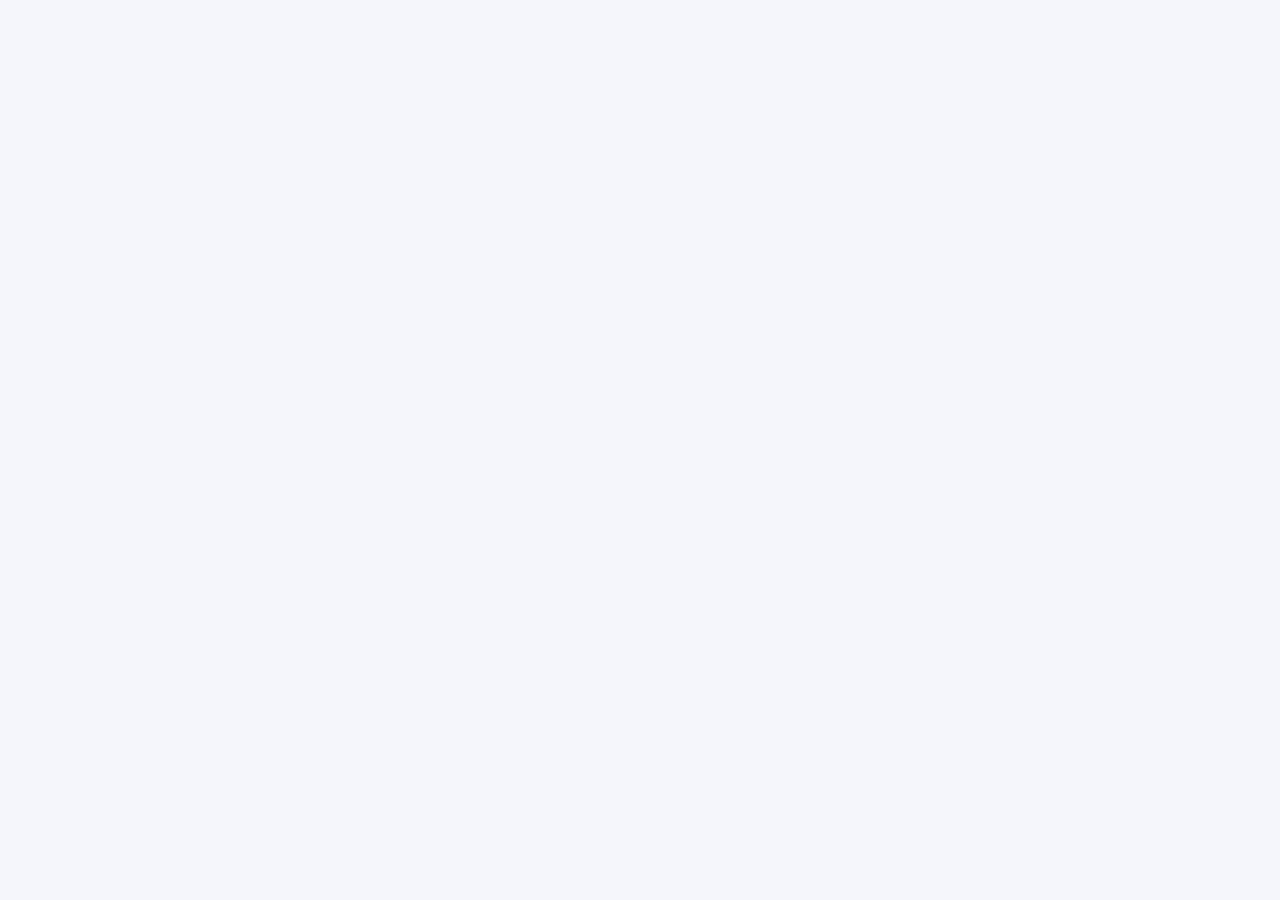
==== calculator.html @ 886ce547 "Create calculator.html" ====
<!DOCTYPE html>
<html lang="en" data-theme="dark">
<head>
  <meta charset="UTF-8">
  <meta name="viewport" content="width=device-width, initial-scale=1">
  <title>Free Online Calculator – Percentage & EMI Calculator | AnisTools</title>
  <meta name="description" content="A free calculator with keyboard support, percentage and unit conversion, and an EMI/loan calculator. Runs in your browser, nothing is uploaded.">
  <meta name="theme-color" content="#0a0b16">
  <link rel="canonical" href="https://anisur-ai.github.io/Anistools/calculator.html">
  <meta property="og:title" content="Free Online Calculator | AnisTools">
  <meta property="og:description" content="Calculator with percentage, unit conversion and EMI/loan calculator. Free, private, no sign-up.">
  <meta property="og:type" content="website">
  <meta property="og:url" content="https://anisur-ai.github.io/Anistools/calculator.html">
  <meta name="twitter:card" content="summary">
  <link rel="icon" href="data:image/svg+xml,<svg xmlns=%22http://www.w3.org/2000/svg%22 viewBox=%220 0 100 100%22><text y=%22.9em%22 font-size=%2290%22>⚡</text></svg>">

  <script>
    try {
      var d = document.documentElement;
      d.dataset.theme = localStorage.getItem('theme') || (matchMedia('(prefers-color-scheme: light)').matches ? 'light' : 'dark');
      if (localStorage.getItem('lang') === 'bn') d.lang = 'bn';
    } catch (e) {}
  </script>

  <!-- Google tag (gtag.js) -->
  <script async src="https://www.googletagmanager.com/gtag/js?id=G-LRL9NLYQDY"></script>
  <script>
    window.dataLayer = window.dataLayer || [];
    function gtag(){dataLayer.push(arguments);}
    gtag('js', new Date());
    gtag('config', 'G-LRL9NLYQDY');
  </script>

  <script type="application/ld+json">
  {"@context":"https://schema.org","@graph":[
    {"@type":"WebApplication","name":"Calculator – AnisTools","url":"https://anisur-ai.github.io/Anistools/calculator.html","applicationCategory":"UtilitiesApplication","operatingSystem":"Any","inLanguage":["en","bn"],"offers":{"@type":"Offer","price":"0","priceCurrency":"USD"}},
    {"@type":"BreadcrumbList","itemListElement":[
      {"@type":"ListItem","position":1,"name":"AnisTools","item":"https://anisur-ai.github.io/Anistools/"},
      {"@type":"ListItem","position":2,"name":"Calculator","item":"https://anisur-ai.github.io/Anistools/calculator.html"}
    ]}
  ]}
  </script>

  <link rel="preconnect" href="https://fonts.googleapis.com">
  <link rel="preconnect" href="https://fonts.gstatic.com" crossorigin>
  <link href="https://fonts.googleapis.com/css2?family=Plus+Jakarta+Sans:wght@400;500;600;700;800&family=Hind+Siliguri:wght@400;500;600;700&display=swap" rel="stylesheet">

  <style>
    :root {
      --bg: #0a0b16;
      --bg-alt: rgba(15, 16, 28, 0.62);
      --header-bg: rgba(10, 11, 22, 0.8);
      --surface: rgba(255, 255, 255, 0.045);
      --surface-2: rgba(255, 255, 255, 0.08);
      --card: rgba(17, 18, 32, 0.78);
      --card-solid: #12131f;
      --field: rgba(0, 0, 0, 0.3);
      --border: rgba(199, 210, 254, 0.14);
      --border-strong: rgba(199, 210, 254, 0.28);
      --text: #f3f4f9;
      --muted: #9aa0b8;
      --link: #a5b4fc;
      --primary: #6366f1;
      --accent: #ec4899;
      --glow: rgba(99, 102, 241, 0.35);
      --shadow: 0 20px 50px rgba(0, 0, 0, 0.45);
      --header-h: 64px;

      /* Calculator colours: indigo/violet -> mint/emerald */
      --ca-a: #6d28d9;
      --ca-b: #059669;
      --ca-glow: rgba(109, 40, 217, 0.32);
      --ca-mint: #34d399;
      --ok: #22c55e;
      --warn: #f59e0b;
      --err: #f87171;
      --key-bg: #171928;
      --key-top: #1f2233;
      --key-shadow: rgba(0, 0, 0, 0.55);
      --key-op-bg: #241b3a;
      --key-eq-a: #7c3aed;
      --key-eq-b: #059669;

      --font: 'Plus Jakarta Sans', 'Hind Siliguri', system-ui, -apple-system, 'Segoe UI', Roboto, sans-serif;
      --mono: ui-monospace, SFMono-Regular, 'SF Mono', Menlo, Consolas, monospace;
      color-scheme: dark;
    }
    [data-theme="light"] {
      --bg: #f5f6fb;
      --bg-alt: rgba(226, 229, 245, 0.6);
      --header-bg: rgba(246, 247, 252, 0.86);
      --surface: rgba(30, 27, 75, 0.05);
      --surface-2: rgba(30, 27, 75, 0.08);
      --card: rgba(255, 255, 255, 0.94);
      --card-solid: #ffffff;
      --field: #ffffff;
      --border: rgba(30, 27, 75, 0.1);
      --border-strong: rgba(30, 27, 75, 0.2);
      --text: #14152b;
      --muted: #5c5f78;
      --link: #4f46e5;
      --glow: rgba(99, 102, 241, 0.2);
      --shadow: 0 18px 44px rgba(30, 27, 75, 0.1);

      --ca-a: #6d28d9;
      --ca-b: #047857;
      --ca-glow: rgba(109, 40, 217, 0.22);
      --ca-mint: #059669;
      --ok: #16a34a;
      --warn: #d97706;
      --err: #dc2626;
      --key-bg: #ffffff;
      --key-top: #ffffff;
      --key-shadow: rgba(30, 27, 75, 0.16);
      --key-op-bg: #eef2ff;
      --key-eq-a: #7c3aed;
      --key-eq-b: #059669;
      color-scheme: light;
    }

    /* ---------- Base ---------- */
    *, *::before, *::after { box-sizing: border-box; }
    * { margin: 0; padding: 0; }
    html { scroll-behavior: smooth; scroll-padding-top: 84px; -webkit-text-size-adjust: 100%; }
    body {
      font-family: var(--font); background: var(--bg); color: var(--text);
      line-height: 1.6; min-height: 100vh; display: flex; flex-direction: column;
      overflow-x: hidden; -webkit-font-smoothing: antialiased;
      transition: background-color .3s, color .3s;
    }
    main { flex: 1; }
    a { color: inherit; text-decoration: none; }
    button, input, select, textarea { font: inherit; color: inherit; }
    button { cursor: pointer; }
    ul, ol { list-style: none; }
    [hidden] { display: none !important; }
    ::selection { background: var(--ca-a); color: #fff; }
    :focus-visible { outline: 2px solid var(--ca-mint); outline-offset: 3px; border-radius: 6px; }

    html[lang="bn"] [data-lang-block="en"],
    html:not([lang="bn"]) [data-lang-block="bn"] { display: none; }
    html[lang="bn"] h1, html[lang="bn"] h2, html[lang="bn"] .brand-name { letter-spacing: 0; }

    .container { width: min(1120px, 100% - 2.5rem); margin-inline: auto; }
    .container-narrow { width: min(860px, 100% - 2.5rem); }

    .skip-link {
      position: absolute; left: 12px; top: -64px; z-index: 3000; padding: .6rem 1rem;
      font-weight: 600; color: #fff; background: var(--ca-a); border-radius: 10px;
    }
    .skip-link:focus { top: 12px; }

    .bg-glow { position: fixed; z-index: -1; width: 600px; height: 600px; border-radius: 50%; pointer-events: none; opacity: .3; }
    .bg-glow-1 { top: -260px; left: -200px; background: radial-gradient(circle, var(--ca-a) 0, transparent 68%); opacity: .24; }
    .bg-glow-2 { bottom: -280px; right: -220px; background: radial-gradient(circle, var(--ca-b) 0, transparent 68%); opacity: .2; }
    [data-theme="light"] .bg-glow { opacity: .12; }
    [data-theme="light"] .bg-glow-2 { opacity: .1; }

    /* ---------- Header ---------- */
    .site-header {
      position: sticky; top: 0; z-index: 100; height: var(--header-h);
      background: var(--header-bg);
      -webkit-backdrop-filter: saturate(160%) blur(14px); backdrop-filter: saturate(160%) blur(14px);
      border-bottom: 1px solid var(--border);
    }
    .header-inner { height: 100%; display: flex; align-items: center; justify-content: space-between; gap: 1rem; }
    .brand { display: inline-flex; align-items: center; gap: .55rem; font-weight: 800; font-size: 1.3rem; letter-spacing: -.01em; }
    .brand-mark {
      display: grid; place-items: center; width: 36px; height: 36px; font-size: 1.1rem; border-radius: 11px;
      background: linear-gradient(135deg, var(--primary), var(--accent)); box-shadow: 0 6px 18px var(--glow);
    }
    .grad {
      background-image: linear-gradient(135deg, #818cf8, #a78bfa 45%, #f472b6);
      -webkit-background-clip: text; background-clip: text; -webkit-text-fill-color: transparent; color: transparent;
    }
    [data-theme="light"] .grad { background-image: linear-gradient(135deg, #4f46e5, #7c3aed 50%, #db2777); }
    .grad-mint {
      background-image: linear-gradient(135deg, #a78bfa, #818cf8 45%, #34d399);
      -webkit-background-clip: text; background-clip: text; -webkit-text-fill-color: transparent; color: transparent;
    }
    [data-theme="light"] .grad-mint { background-image: linear-gradient(135deg, #7c3aed, #4f46e5 50%, #047857); }
    .header-actions { display: flex; align-items: center; gap: .6rem; }
    .nav-link { padding: .5rem .85rem; font-weight: 600; font-size: .95rem; color: var(--muted); border-radius: 10px; transition: color .2s, background-color .2s; }
    .nav-link:hover { color: var(--text); background: var(--surface-2); }
    .lang-switch { display: flex; align-items: center; gap: .4rem; height: 40px; padding: 0 .7rem; background: var(--surface); border: 1px solid var(--border); border-radius: 12px; cursor: pointer; }
    .lang-switch select { background: transparent; border: 0; outline: 0; font-weight: 600; cursor: pointer; }
    .icon-btn { display: grid; place-items: center; width: 40px; height: 40px; font-size: 1.05rem; background: var(--surface); border: 1px solid var(--border); border-radius: 12px; transition: background-color .2s; }
    .icon-btn:hover { background: var(--surface-2); }
    select option { background: var(--card-solid); color: var(--text); }

    /* ---------- Page hero ---------- */
    .page-hero { padding: clamp(2rem, 5vw, 3.5rem) 0 1.6rem; text-align: center; }
    .breadcrumb { margin-bottom: 1rem; font-size: .85rem; color: var(--muted); }
    .breadcrumb a { color: var(--link); }
    .breadcrumb a:hover { text-decoration: underline; }
    .page-hero h1 { margin-bottom: .8rem; font-size: clamp(2rem, 5.5vw, 3.2rem); font-weight: 800; line-height: 1.15; letter-spacing: -.02em; text-wrap: balance; }
    .page-hero .lead { max-width: 680px; margin: 0 auto; color: var(--muted); font-size: clamp(1rem, 2.2vw, 1.15rem); }
/* ---------- Calculator tool ---------- */
    .tool-shell { max-width: 900px; margin-inline: auto; padding: clamp(1rem, 2.6vw, 1.6rem); background: var(--card); border: 1px solid var(--border); border-radius: 28px; box-shadow: var(--shadow); }

    .mode-tabs { display: flex; flex-wrap: wrap; gap: .5rem; margin-bottom: 1.2rem; padding: .35rem; background: var(--surface); border: 1px solid var(--border); border-radius: 16px; }
    .mode-btn {
      flex: 1 1 auto; min-width: 100px; padding: .65rem .9rem; font-weight: 700; font-size: .9rem; white-space: nowrap; text-align: center;
      color: var(--muted); background: transparent; border: 0; border-radius: 11px; transition: color .2s, background-color .2s;
    }
    .mode-btn:hover { color: var(--text); }
    .mode-btn.active { color: #fff; background: linear-gradient(135deg, var(--ca-a), var(--ca-b)); box-shadow: 0 8px 20px var(--ca-glow); }
    .mode-panel { display: none; }
    .mode-panel.active { display: block; animation: fadeIn .3s ease; }
    @keyframes fadeIn { from { opacity: 0; transform: translateY(6px); } to { opacity: 1; transform: none; } }

    /* Standard calculator */
    .calc-wrap { max-width: 380px; margin: 0 auto; }
    .calc-screen {
      padding: 1rem 1.1rem .9rem; margin-bottom: 1rem; text-align: right;
      background: var(--field); border: 1px solid var(--border-strong); border-radius: 18px;
      box-shadow: inset 0 2px 10px rgba(0, 0, 0, .25);
    }
    .calc-mem { min-height: 1.1rem; margin-bottom: .1rem; font-size: .78rem; font-weight: 700; color: var(--ca-mint); }
    .calc-expr { min-height: 1.3rem; overflow-x: auto; white-space: nowrap; font-family: var(--mono); font-size: .95rem; color: var(--muted); }
    .calc-main { overflow-x: auto; white-space: nowrap; font-family: var(--mono); font-size: clamp(1.9rem, 8vw, 2.5rem); font-weight: 700; }
    .calc-main.err { color: var(--err); font-size: 1.4rem; }

    .calc-pad { display: grid; grid-template-columns: repeat(4, 1fr); gap: .6rem; }
    .key {
      position: relative; height: 58px; font-size: 1.15rem; font-weight: 700; color: var(--text);
      background: linear-gradient(180deg, var(--key-top), var(--key-bg));
      border: 1px solid var(--border); border-radius: 15px;
      box-shadow: 0 3px 0 var(--key-shadow), 0 5px 10px rgba(0, 0, 0, .2);
      transition: transform .08s, box-shadow .08s;
    }
    .key:active { transform: translateY(2px); box-shadow: 0 1px 0 var(--key-shadow); }
    .key.fn { color: var(--ca-mint); }
    .key.op { color: #fff; background: linear-gradient(180deg, #2a2450, var(--key-op-bg)); }
    [data-theme="light"] .key.op { color: var(--ca-a); }
    .key.mem { font-size: .82rem; color: var(--muted); background: var(--surface); box-shadow: 0 2px 0 var(--key-shadow); height: 42px; }
    .key.eq { grid-column: span 2; color: #fff; background: linear-gradient(135deg, var(--key-eq-a), var(--key-eq-b)); border-color: transparent; box-shadow: 0 4px 0 rgba(0,0,0,.3), 0 8px 20px var(--ca-glow); }
    .key.span-2 { grid-column: span 2; }
    @media (hover: hover) { .key:hover { filter: brightness(1.1); } }
    .calc-hint { margin-top: 1rem; font-size: .8rem; text-align: center; color: var(--muted); }

    /* Percentage mode */
    .pc-card { display: grid; gap: .9rem; max-width: 520px; margin: 0 auto; padding: 1.2rem; background: var(--surface); border: 1px solid var(--border); border-radius: 18px; }
    .pc-row { display: grid; grid-template-columns: 1fr; gap: .5rem; }
    .pc-row-inline { display: flex; align-items: center; gap: .6rem; flex-wrap: wrap; }
    .pc-row label { font-size: .88rem; font-weight: 700; color: var(--muted); }
    .pc-input { width: 100%; min-height: 46px; padding: .6rem .9rem; font-size: 1rem; outline: 0; background: var(--field); border: 1px solid var(--border-strong); border-radius: 12px; }
    .pc-input:focus { border-color: var(--ca-a); box-shadow: 0 0 0 3px var(--ca-glow); }
    .pc-result { padding: .9rem 1rem; font-size: 1.15rem; font-weight: 800; text-align: center; color: var(--ca-mint); background: var(--field); border: 1px solid var(--border); border-radius: 14px; }
    .pc-tabs { display: flex; flex-wrap: wrap; gap: .5rem; }
    .pc-tab { padding: .5rem .9rem; font-size: .85rem; font-weight: 700; color: var(--muted); background: var(--field); border: 1px solid var(--border); border-radius: 10px; }
    .pc-tab.active { color: #fff; background: linear-gradient(135deg, var(--ca-a), var(--ca-b)); border-color: transparent; }

    /* EMI / loan mode */
    .emi-grid { display: grid; grid-template-columns: repeat(auto-fit, minmax(180px, 1fr)); gap: 1rem; margin-bottom: 1rem; }
    .emi-field label { display: flex; justify-content: space-between; margin-bottom: .35rem; font-size: .85rem; font-weight: 700; color: var(--muted); }
    .emi-field output { color: var(--link); font-weight: 800; }
    .emi-field input[type="number"] { width: 100%; min-height: 46px; padding: .6rem .9rem; font-size: 1rem; outline: 0; background: var(--field); border: 1px solid var(--border-strong); border-radius: 12px; }
    .emi-field input[type="range"] { width: 100%; height: 30px; accent-color: var(--ca-a); cursor: pointer; }
    .emi-summary { display: grid; grid-template-columns: repeat(3, minmax(0, 1fr)); gap: .7rem; margin-top: .5rem; }
    .emi-stat { padding: .9rem .6rem; text-align: center; background: var(--surface); border: 1px solid var(--border); border-radius: 16px; }
    .emi-stat.hi { border-color: var(--border-strong); background: linear-gradient(135deg, rgba(109,40,217,.14), rgba(5,150,105,.08)); }
    .emi-num { display: block; font-size: 1.15rem; font-weight: 800; overflow-wrap: anywhere; font-variant-numeric: tabular-nums; }
    .emi-num.big { font-size: 1.35rem; color: var(--ca-mint); }
    .emi-label { display: block; margin-top: .15rem; font-size: .75rem; font-weight: 600; color: var(--muted); }
    .emi-bar-wrap { height: 14px; margin-top: 1rem; overflow: hidden; background: var(--surface-2); border-radius: 999px; }
    .emi-bar-p { height: 100%; float: left; background: var(--ca-a); }
    .emi-bar-i { height: 100%; float: left; background: var(--ca-mint); }
    .emi-legend { display: flex; justify-content: center; gap: 1.2rem; margin-top: .6rem; font-size: .82rem; color: var(--muted); }
    .emi-legend span { display: inline-flex; align-items: center; gap: .4rem; }
    .dot { width: 9px; height: 9px; border-radius: 50%; }
    .dot.p { background: var(--ca-a); }
    .dot.i { background: var(--ca-mint); }

    /* ---------- Content ---------- */
    .content { display: grid; gap: 1.2rem; padding: 2.5rem 0 3rem; }
    .content-card { padding: clamp(1.3rem, 3vw, 2rem); background: var(--card); border: 1px solid var(--border); border-radius: 20px; }
    .content-card h2 { margin-bottom: .9rem; font-size: 1.35rem; font-weight: 800; letter-spacing: -.01em; }
    .content-card p, .content-card li { color: var(--muted); line-height: 1.75; }
    .content-card strong { color: var(--text); }
    .content-card code { padding: .1rem .4rem; font-family: var(--mono); font-size: .88em; color: var(--text); background: var(--surface-2); border-radius: 6px; }
    .content-card ol { display: grid; gap: .8rem; counter-reset: step; }
    .content-card ol li { position: relative; padding-left: 2.6rem; counter-increment: step; }
    .content-card ol li::before {
      content: counter(step); position: absolute; left: 0; top: .1rem; display: grid; place-items: center;
      width: 1.9rem; height: 1.9rem; font-weight: 800; font-size: .85rem; color: #fff;
      background: linear-gradient(135deg, var(--ca-a), var(--ca-b)); border-radius: 50%;
    }
    .content-card ul { display: grid; gap: .6rem; padding-left: 1.2rem; list-style: disc; }
    .content-card ul li::marker { color: var(--ca-a); }

    .table-wrap { overflow-x: auto; border: 1px solid var(--border); border-radius: 14px; }
    .table-wrap table { width: 100%; min-width: 420px; border-collapse: collapse; font-size: .95rem; }
    .table-wrap th, .table-wrap td { padding: .75rem 1rem; text-align: left; vertical-align: top; border-bottom: 1px solid var(--border); }
    .table-wrap th { font-size: .85rem; color: var(--text); background: var(--surface); }
    .table-wrap td { color: var(--muted); }
    .table-wrap tr:last-child td { border-bottom: 0; }

    .faq { display: grid; gap: .7rem; }
    .faq details { background: var(--surface); border: 1px solid var(--border); border-radius: 14px; transition: border-color .2s; }
    .faq details[open] { border-color: var(--border-strong); }
    .faq summary { display: flex; align-items: center; justify-content: space-between; gap: 1rem; padding: 1rem 1.2rem; font-weight: 700; cursor: pointer; list-style: none; }
    .faq summary::-webkit-details-marker { display: none; }
    .faq summary::after {
      content: "+"; flex: none; display: grid; place-items: center; width: 26px; height: 26px; font-size: 1.15rem; font-weight: 500;
      color: var(--link); background: var(--surface-2); border-radius: 50%; transition: transform .2s;
    }
    .faq details[open] summary::after { transform: rotate(45deg); }
    .faq details p { padding: 0 1.2rem 1.1rem; }

    .related-grid { display: grid; gap: .8rem; grid-template-columns: repeat(auto-fit, minmax(170px, 1fr)); }
    .related-link { display: flex; align-items: center; gap: .6rem; padding: .9rem 1.1rem; font-weight: 600; background: var(--surface); border: 1px solid var(--border); border-radius: 14px; transition: border-color .2s, transform .2s; }
    @media (hover: hover) { .related-link:hover { border-color: var(--ca-a); transform: translateY(-2px); } }

    /* ---------- Footer & toast ---------- */
    .site-footer { padding: 1.8rem 0; text-align: center; font-size: .9rem; color: var(--muted); background: var(--bg-alt); border-top: 1px solid var(--border); }
    .footer-links { display: flex; flex-wrap: wrap; justify-content: center; gap: .4rem 1.3rem; margin-bottom: .6rem; }
    .footer-links a:hover { color: var(--text); }
    .toast {
      position: fixed; left: 50%; bottom: 24px; z-index: 1000; max-width: 90vw; padding: .8rem 1.4rem; text-align: center;
      font-weight: 600; color: #fff; background: linear-gradient(135deg, var(--ca-a), var(--ca-b));
      border-radius: 999px; box-shadow: 0 10px 25px var(--ca-glow);
      transform: translate(-50%, 120px); opacity: 0; pointer-events: none; transition: transform .3s, opacity .3s;
    }
    .toast.show { transform: translate(-50%, 0); opacity: 1; }

    /* ---------- Responsive ---------- */
    @media (max-width: 640px) {
      .key { height: 52px; font-size: 1.05rem; }
      .emi-summary { grid-template-columns: 1fr 1fr; }
      .emi-stat:last-child { grid-column: 1 / -1; }
    }
    @media (max-width: 560px) {
      .brand-name { font-size: 1.1rem; }
      .lang-switch { padding: 0 .5rem; }
      .lang-switch > span { display: none; }
      .nav-link { display: none; }
      .tool-shell { border-radius: 22px; }
      .mode-btn { min-width: 90px; font-size: .84rem; }
    }
    @media (prefers-reduced-motion: reduce) {
      html { scroll-behavior: auto; }
      *, *::before, *::after { animation: none !important; transition: none !important; }
    }
  </style>
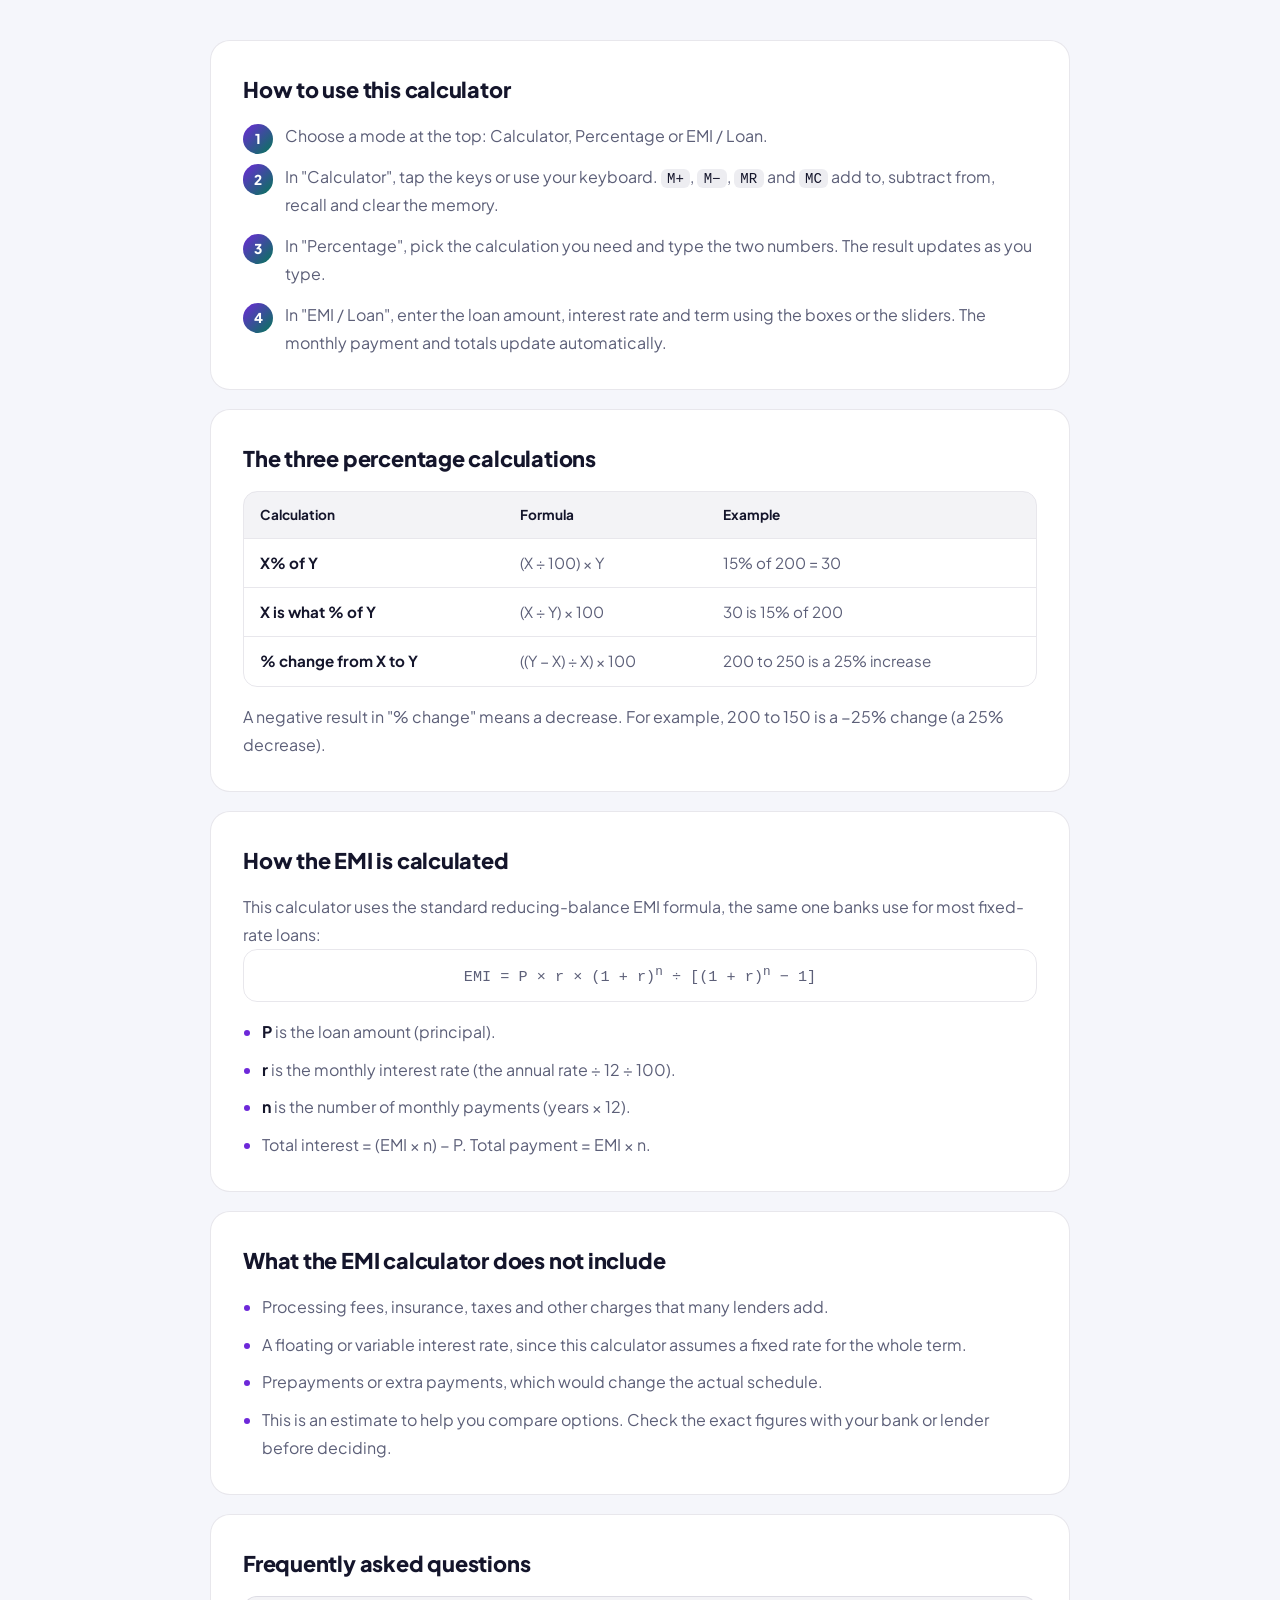
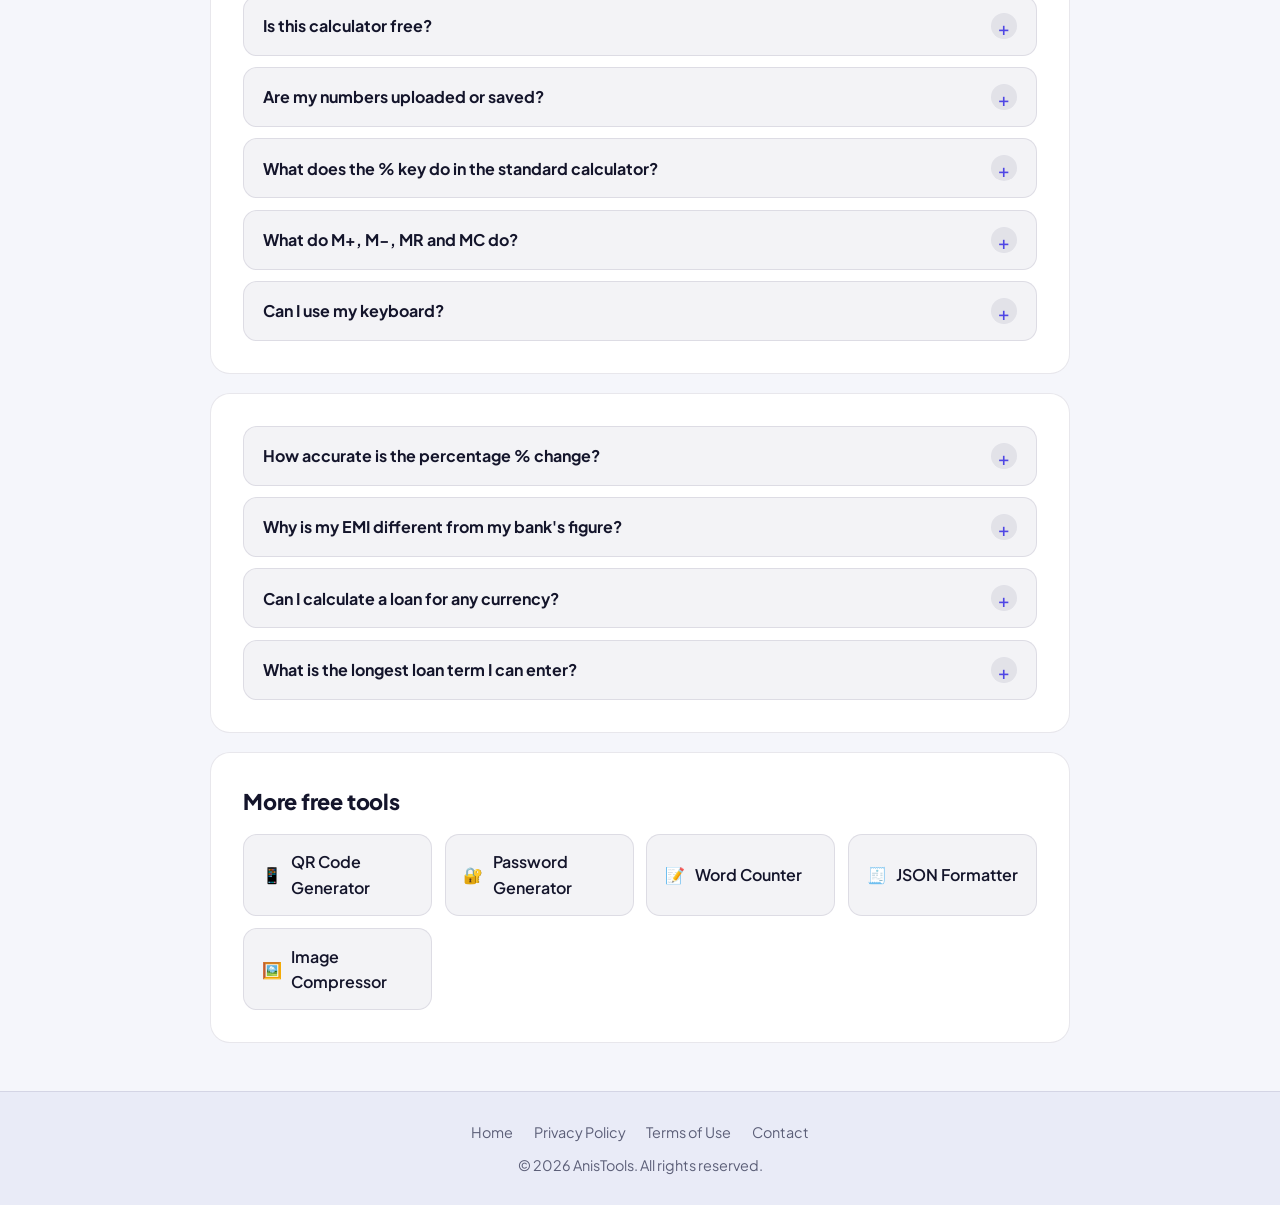
==== commit 6c7c2087: "Update calculator.html" ====
--- a/calculator.html
+++ b/calculator.html
@@ -342,4 +342,486 @@
       html { scroll-behavior: auto; }
       *, *::before, *::after { animation: none !important; transition: none !important; }
     }
-  </style>+  </style>
+<!-- ============ GUIDE ============ -->
+    <article class="container container-narrow content">
+
+      <section class="content-card">
+        <h2 data-lang-block="en">How to use this calculator</h2>
+        <h2 data-lang-block="bn">এই ক্যালকুলেটর ব্যবহারের নিয়ম</h2>
+        <ol data-lang-block="en">
+          <li>Choose a mode at the top: Calculator, Percentage or EMI / Loan.</li>
+          <li>In "Calculator", tap the keys or use your keyboard. <code>M+</code>, <code>M−</code>, <code>MR</code> and <code>MC</code> add to, subtract from, recall and clear the memory.</li>
+          <li>In "Percentage", pick the calculation you need and type the two numbers. The result updates as you type.</li>
+          <li>In "EMI / Loan", enter the loan amount, interest rate and term using the boxes or the sliders. The monthly payment and totals update automatically.</li>
+        </ol>
+        <ol data-lang-block="bn">
+          <li>ওপর থেকে একটা মোড বেছে নিন: ক্যালকুলেটর, শতাংশ বা EMI / লোন।</li>
+          <li>"ক্যালকুলেটর"-এ বাটনে চাপুন বা কিবোর্ড ব্যবহার করুন। <code>M+</code>, <code>M−</code>, <code>MR</code> আর <code>MC</code> মেমরিতে যোগ, বিয়োগ, মনে করা আর মুছে দেয়।</li>
+          <li>"শতাংশ"-এ আপনার দরকারি হিসাবটা বেছে দুটো সংখ্যা লিখুন। লেখার সাথে সাথেই ফল বদলায়।</li>
+          <li>"EMI / লোন"-এ ঘর বা স্লাইডার দিয়ে লোনের পরিমাণ, সুদের হার আর মেয়াদ দিন। মাসিক পরিশোধ আর মোট হিসাব নিজে থেকেই বদলায়।</li>
+        </ol>
+      </section>
+
+      <section class="content-card">
+        <h2 data-lang-block="en">The three percentage calculations</h2>
+        <h2 data-lang-block="bn">তিনটা শতাংশ হিসাব</h2>
+        <div class="table-wrap" data-lang-block="en">
+          <table>
+            <thead><tr><th scope="col">Calculation</th><th scope="col">Formula</th><th scope="col">Example</th></tr></thead>
+            <tbody>
+              <tr><td><strong>X% of Y</strong></td><td>(X ÷ 100) × Y</td><td>15% of 200 = 30</td></tr>
+              <tr><td><strong>X is what % of Y</strong></td><td>(X ÷ Y) × 100</td><td>30 is 15% of 200</td></tr>
+              <tr><td><strong>% change from X to Y</strong></td><td>((Y − X) ÷ X) × 100</td><td>200 to 250 is a 25% increase</td></tr>
+            </tbody>
+          </table>
+        </div>
+        <div class="table-wrap" data-lang-block="bn">
+          <table>
+            <thead><tr><th scope="col">হিসাব</th><th scope="col">সূত্র</th><th scope="col">উদাহরণ</th></tr></thead>
+            <tbody>
+              <tr><td><strong>Y-এর X%</strong></td><td>(X ÷ ১০০) × Y</td><td>২০০-এর ১৫% = ৩০</td></tr>
+              <tr><td><strong>X, Y-এর কত %</strong></td><td>(X ÷ Y) × ১০০</td><td>৩০ হলো ২০০-এর ১৫%</td></tr>
+              <tr><td><strong>X থেকে Y-এ % পরিবর্তন</strong></td><td>((Y − X) ÷ X) × ১০০</td><td>২০০ থেকে ২৫০ হলে ২৫% বৃদ্ধি</td></tr>
+            </tbody>
+          </table>
+        </div>
+        <p style="margin-top: 1rem;" data-lang-block="en">A negative result in "% change" means a decrease. For example, 200 to 150 is a −25% change (a 25% decrease).</p>
+        <p style="margin-top: 1rem;" data-lang-block="bn">"% পরিবর্তন"-এ ফল নেগেটিভ হলে সেটা কমে যাওয়া বোঝায়। যেমন, ২০০ থেকে ১৫০ হলে −২৫% পরিবর্তন (২৫% কমেছে)।</p>
+      </section>
+
+      <section class="content-card">
+        <h2 data-lang-block="en">How the EMI is calculated</h2>
+        <h2 data-lang-block="bn">EMI কীভাবে হিসাব হয়</h2>
+        <p data-lang-block="en">This calculator uses the standard reducing-balance EMI formula, the same one banks use for most fixed-rate loans:</p>
+        <p data-lang-block="bn">এই ক্যালকুলেটর স্ট্যান্ডার্ড রিডিউসিং-ব্যালেন্স EMI সূত্র ব্যবহার করে, যা ব্যাংকগুলো বেশিরভাগ ফিক্সড-রেট লোনে ব্যবহার করে:</p>
+        <div class="table-wrap">
+          <table>
+            <tbody>
+              <tr><td style="text-align:center; font-family: var(--mono);">EMI = P × r × (1 + r)<sup>n</sup> ÷ [(1 + r)<sup>n</sup> − 1]</td></tr>
+            </tbody>
+          </table>
+        </div>
+        <ul data-lang-block="en" style="margin-top: 1rem;">
+          <li><strong>P</strong> is the loan amount (principal).</li>
+          <li><strong>r</strong> is the monthly interest rate (the annual rate ÷ 12 ÷ 100).</li>
+          <li><strong>n</strong> is the number of monthly payments (years × 12).</li>
+          <li>Total interest = (EMI × n) − P. Total payment = EMI × n.</li>
+        </ul>
+        <ul data-lang-block="bn" style="margin-top: 1rem;">
+          <li><strong>P</strong> হলো লোনের পরিমাণ (মূলধন)।</li>
+          <li><strong>r</strong> হলো মাসিক সুদের হার (বার্ষিক হার ÷ ১২ ÷ ১০০)।</li>
+          <li><strong>n</strong> হলো মাসিক পরিশোধের সংখ্যা (বছর × ১২)।</li>
+          <li>মোট সুদ = (EMI × n) − P। মোট পরিশোধ = EMI × n।</li>
+        </ul>
+      </section>
+<section class="content-card">
+        <h2 data-lang-block="en">What the EMI calculator does not include</h2>
+        <h2 data-lang-block="bn">EMI ক্যালকুলেটরে যা ধরা হয়নি</h2>
+        <ul data-lang-block="en">
+          <li>Processing fees, insurance, taxes and other charges that many lenders add.</li>
+          <li>A floating or variable interest rate, since this calculator assumes a fixed rate for the whole term.</li>
+          <li>Prepayments or extra payments, which would change the actual schedule.</li>
+          <li>This is an estimate to help you compare options. Check the exact figures with your bank or lender before deciding.</li>
+        </ul>
+        <ul data-lang-block="bn">
+          <li>প্রসেসিং ফি, ইনসিওরেন্স, ট্যাক্স আর অন্যান্য চার্জ, যা অনেক লোনদাতা যোগ করে।</li>
+          <li>ফ্লোটিং বা পরিবর্তনশীল সুদের হার, কারণ এই ক্যালকুলেটর পুরো মেয়াদে একই হার ধরে নেয়।</li>
+          <li>আগেভাগে পরিশোধ বা বাড়তি পরিশোধ, যা আসল হিসাব বদলে দিতে পারে।</li>
+          <li>এটা তুলনা করার জন্য একটা আনুমানিক হিসাব। সিদ্ধান্ত নেওয়ার আগে আপনার ব্যাংক বা লোনদাতার কাছে সঠিক সংখ্যা যাচাই করে নিন।</li>
+        </ul>
+      </section>
+
+      <section class="content-card">
+        <h2 data-lang-block="en">Frequently asked questions</h2>
+        <h2 data-lang-block="bn">সচরাচর জিজ্ঞাসা</h2>
+        <div class="faq" data-lang-block="en">
+          <details><summary>Is this calculator free?</summary>
+            <p>Yes. It is free, needs no sign-up and adds no watermark.</p></details>
+          <details><summary>Are my numbers uploaded or saved?</summary>
+            <p>No. Everything is calculated in your browser and is not sent to our servers or saved. We use Google Analytics to count visits, but the numbers you enter are not part of that.</p></details>
+          <details><summary>What does the % key do in the standard calculator?</summary>
+            <p>It turns the current number into a percentage of the previous one. For example, 200 + 10% adds 10% of 200 (20) to get 220, and 200 − 10% subtracts 20 to get 180. On its own, 50% simply becomes 0.5.</p></details>
+          <details><summary>What do M+, M−, MR and MC do?</summary>
+            <p>M+ adds the number on the screen to memory, M− subtracts it, MR recalls the stored value onto the screen, and MC clears the memory. The memory indicator above the screen shows the stored value.</p></details>
+          <details><summary>Can I use my keyboard?</summary>
+            <p>Yes, when the "Calculator" mode is open: number keys, + − * /, Enter or = for the result, Backspace to delete the last character, and Escape to clear (AC).</p></details>
+        </div>
+        <div class="faq" data-lang-block="bn">
+          <details><summary>এই ক্যালকুলেটর কি ফ্রি?</summary>
+            <p>হ্যাঁ। এটা ফ্রি, সাইনআপ লাগে না, আর ওয়াটারমার্কও নেই।</p></details>
+          <details><summary>আমার সংখ্যা কি আপলোড বা সংরক্ষণ হয়?</summary>
+            <p>না। সবকিছু আপনার ব্রাউজারেই হিসাব হয়, আমাদের সার্ভারে পাঠানো বা সংরক্ষণ করা হয় না। কতজন সাইটে আসছেন তা গুনতে আমরা Google Analytics ব্যবহার করি, কিন্তু আপনার দেওয়া সংখ্যা তার অংশ নয়।</p></details>
+          <details><summary>স্ট্যান্ডার্ড ক্যালকুলেটরে % বাটন কী করে?</summary>
+            <p>এটা বর্তমান সংখ্যাকে আগের সংখ্যার শতাংশে বদলে দেয়। যেমন, 200 + 10% করলে 200-এর 10% (২০) যোগ হয়ে ২২০ হয়, আর 200 − 10% করলে ২০ বিয়োগ হয়ে ১৮০ হয়। একা লিখলে 50% সহজেই 0.5 হয়ে যায়।</p></details>
+          <details><summary>M+, M−, MR আর MC কী করে?</summary>
+            <p>M+ স্ক্রিনের সংখ্যা মেমরিতে যোগ করে, M− সেটা বিয়োগ করে, MR মেমরিতে জমা থাকা সংখ্যা স্ক্রিনে ফিরিয়ে আনে, আর MC মেমরি মুছে দেয়। স্ক্রিনের ওপরের মেমরি-ইন্ডিকেটরে জমা থাকা সংখ্যা দেখা যায়।</p></details>
+          <details><summary>কিবোর্ড কি ব্যবহার করা যায়?</summary>
+            <p>হ্যাঁ, "ক্যালকুলেটর" মোড খোলা থাকলে: সংখ্যার বাটন, + − * /, ফলের জন্য Enter বা =, শেষ অক্ষর মুছতে Backspace, আর মুছে ফেলতে (AC) Escape।</p></details>
+        </div>
+      </section>
+<section class="content-card">
+        <div class="faq" data-lang-block="en">
+          <details><summary>How accurate is the percentage % change?</summary>
+            <p>It uses the exact formula ((Y − X) ÷ X) × 100, so the result is precise, not rounded except for display.</p></details>
+          <details><summary>Why is my EMI different from my bank's figure?</summary>
+            <p>Banks may round the rate or the EMI slightly differently, and many add fees, insurance or taxes that this calculator does not include. Use this as a close estimate, and confirm the exact figure with your bank.</p></details>
+          <details><summary>Can I calculate a loan for any currency?</summary>
+            <p>Yes. The calculator does not use a currency symbol, so you can enter the loan amount in rupees, dollars, taka or any currency, and the result will be in the same currency.</p></details>
+          <details><summary>What is the longest loan term I can enter?</summary>
+            <p>The slider goes up to 30 years, but you can type a longer term, up to 40 years, directly into the box next to it.</p></details>
+        </div>
+        <div class="faq" data-lang-block="bn">
+          <details><summary>% পরিবর্তনের হিসাব কতটা নির্ভুল?</summary>
+            <p>এটা ঠিক ((Y − X) ÷ X) × ১০০ সূত্র ব্যবহার করে, তাই ফল নির্ভুল, শুধু দেখানোর সময় গোল করা হয়।</p></details>
+          <details><summary>আমার EMI ব্যাংকের হিসাবের থেকে আলাদা কেন?</summary>
+            <p>ব্যাংক হার বা EMI সামান্য আলাদাভাবে গোল করতে পারে, আর অনেক ব্যাংক ফি, ইনসিওরেন্স বা ট্যাক্স যোগ করে, যা এই ক্যালকুলেটরে ধরা হয়নি। এটাকে কাছাকাছি একটা অনুমান হিসেবে নিন, আসল সংখ্যা ব্যাংকের কাছে যাচাই করে নিন।</p></details>
+          <details><summary>যেকোনো মুদ্রার লোন হিসাব করা যায়?</summary>
+            <p>হ্যাঁ। ক্যালকুলেটরে কোনো মুদ্রার চিহ্ন নেই, তাই আপনি টাকা, রুপি, ডলার বা যেকোনো মুদ্রায় লোনের পরিমাণ লিখতে পারেন, ফলও একই মুদ্রায় আসবে।</p></details>
+          <details><summary>সর্বোচ্চ কত বছরের লোন দেওয়া যায়?</summary>
+            <p>স্লাইডার ৩০ বছর পর্যন্ত যায়, কিন্তু তার পাশের ঘরে সরাসরি লিখে ৪০ বছর পর্যন্ত দিতে পারেন।</p></details>
+        </div>
+      </section>
+
+      <section class="content-card">
+        <h2 data-lang-block="en">More free tools</h2>
+        <h2 data-lang-block="bn">আরও ফ্রি টুলস</h2>
+        <div class="related-grid">
+          <a class="related-link" href="qr-code-generator.html">📱 <span data-lang-block="en">QR Code Generator</span><span data-lang-block="bn">QR কোড জেনারেটর</span></a>
+          <a class="related-link" href="password-generator.html">🔐 <span data-lang-block="en">Password Generator</span><span data-lang-block="bn">পাসওয়ার্ড জেনারেটর</span></a>
+          <a class="related-link" href="word-counter.html">📝 <span data-lang-block="en">Word Counter</span><span data-lang-block="bn">শব্দ গণনা</span></a>
+          <a class="related-link" href="json-formatter.html">🧾 <span data-lang-block="en">JSON Formatter</span><span data-lang-block="bn">JSON ফরম্যাটার</span></a>
+          <a class="related-link" href="image-compressor.html">🖼️ <span data-lang-block="en">Image Compressor</span><span data-lang-block="bn">ইমেজ কম্প্রেসর</span></a>
+        </div>
+      </section>
+
+    </article>
+  </main>
+
+  <footer class="site-footer">
+    <div class="container">
+      <p class="footer-links">
+        <a href="./"><span data-lang-block="en">Home</span><span data-lang-block="bn">হোম</span></a>
+        <a href="privacy.html"><span data-lang-block="en">Privacy Policy</span><span data-lang-block="bn">গোপনীয়তা নীতি</span></a>
+        <a href="terms.html"><span data-lang-block="en">Terms of Use</span><span data-lang-block="bn">ব্যবহারের শর্তাবলী</span></a>
+        <a href="contact.html"><span data-lang-block="en">Contact</span><span data-lang-block="bn">যোগাযোগ</span></a>
+      </p>
+      <p>
+        <span data-lang-block="en">© 2026 AnisTools. All rights reserved.</span>
+        <span data-lang-block="bn">© ২০২৬ AnisTools। সর্বস্বত্ব সংরক্ষিত।</span>
+      </p>
+    </div>
+  </footer>
+
+  <div id="toast" class="toast" role="status" aria-live="polite"></div>
+<script>
+  document.addEventListener('DOMContentLoaded', () => {
+    'use strict';
+
+    const root = document.documentElement;
+    const $ = id => document.getElementById(id);
+    const store = (k, v) => { try { localStorage.setItem(k, v); } catch (e) {} };
+    const load = k => { try { return localStorage.getItem(k); } catch (e) { return null; } };
+
+    let lang = 'en';
+    const TXT = {
+      err: ['Error', 'ভুল'],
+      memSet: ['M', 'M']
+    };
+    const T = k => TXT[k][lang === 'bn' ? 1 : 0];
+
+    /* ================= Mode switching ================= */
+    const modeBtns = document.querySelectorAll('.mode-btn');
+    modeBtns.forEach(btn => btn.addEventListener('click', () => {
+      const mode = btn.dataset.mode;
+      modeBtns.forEach(b => {
+        const on = b === btn;
+        b.classList.toggle('active', on);
+        b.setAttribute('aria-selected', on);
+      });
+      document.querySelectorAll('.mode-panel').forEach(p => p.classList.toggle('active', p.id === 'panel-' + mode));
+    }));
+
+    /* ================= Standard calculator ================= */
+    const scr = { mem: $('calcMem'), expr: $('calcExpr'), main: $('calcMain') };
+
+    // acc = accumulated value, op = pending operator, entry = current typed number (string)
+    let calc = { acc: null, op: null, entry: '0', memory: 0, justEq: false, hasError: false };
+
+    function fmtNum(n) {
+      if (!isFinite(n)) return T('err');
+      if (Math.abs(n) < 1e-12) n = 0;
+      const r = Math.round(n * 1e10) / 1e10;
+      let s = r.toString();
+      if (s.length > 15 && s.indexOf('e') === -1) s = r.toPrecision(12).replace(/\.?0+$/, '');
+      return s;
+    }
+    const opSym = { '+': '+', '-': '−', '*': '×', '/': '÷' };
+
+    function renderCalc() {
+      scr.main.classList.toggle('err', calc.hasError);
+      scr.main.textContent = calc.hasError ? T('err') : calc.entry;
+      scr.expr.textContent = (calc.acc !== null && calc.op) ? (fmtNum(calc.acc) + ' ' + opSym[calc.op]) : '';
+      scr.mem.textContent = calc.memory !== 0 ? T('memSet') + ' ' + fmtNum(calc.memory) : '';
+    }
+
+    function resetEntryFlag() { calc.justEq = false; }
+
+    function inputDigit(d) {
+      if (calc.hasError) resetAll();
+      if (calc.justEq) { calc.entry = '0'; calc.acc = null; calc.op = null; resetEntryFlag(); }
+      if (calc.entry === '0') calc.entry = d === '00' ? '0' : d;
+      else if ((calc.entry + d).replace(/[.-]/g, '').length <= 15) calc.entry += d;
+      renderCalc();
+    }
+    function inputDot() {
+      if (calc.hasError) resetAll();
+      if (calc.justEq) { calc.entry = '0'; calc.acc = null; calc.op = null; resetEntryFlag(); }
+      if (calc.entry.indexOf('.') === -1) calc.entry += '.';
+      renderCalc();
+    }
+    function backspace() {
+      if (calc.hasError) { resetAll(); return; }
+      calc.entry = calc.entry.length > 1 ? calc.entry.slice(0, -1) : '0';
+      renderCalc();
+    }
+    function resetAll() {
+      calc = { acc: null, op: null, entry: '0', memory: calc.memory, justEq: false, hasError: false };
+      renderCalc();
+    }
+
+    function compute(a, b, op) {
+      if (op === '+') return a + b;
+      if (op === '-') return a - b;
+      if (op === '*') return a * b;
+      if (op === '/') return b === 0 ? NaN : a / b;
+      return b;
+    }
+
+    function chooseOp(nextOp) {
+      if (calc.hasError) return;
+      const val = parseFloat(calc.entry);
+      if (calc.acc === null) {
+        calc.acc = val;
+      } else if (!calc.justEq) {
+        const r = compute(calc.acc, val, calc.op);
+        if (!isFinite(r)) { calc.hasError = true; renderCalc(); return; }
+        calc.acc = r;
+      }
+      calc.op = nextOp;
+      calc.entry = fmtNum(calc.acc);
+      calc.justEq = false;
+      renderCalc();
+    }
+
+    function equals() {
+      if (calc.hasError) return;
+      if (calc.acc === null || !calc.op) { calc.justEq = true; renderCalc(); return; }
+      const val = parseFloat(calc.entry);
+      const r = compute(calc.acc, val, calc.op);
+      if (!isFinite(r)) { calc.hasError = true; renderCalc(); return; }
+      calc.entry = fmtNum(r);
+      calc.acc = null;
+      calc.op = null;
+      calc.justEq = true;
+      renderCalc();
+    }
+
+    function percent() {
+      if (calc.hasError) return;
+      const val = parseFloat(calc.entry);
+      let r;
+      if (calc.acc !== null && calc.op) r = calc.acc * (val / 100);   // e.g. 200 + 10% -> 20
+      else r = val / 100;
+      calc.entry = fmtNum(r);
+      renderCalc();
+    }
+
+    function memAdd(sign) {
+      const val = parseFloat(calc.entry) || 0;
+      calc.memory = Math.round((calc.memory + sign * val) * 1e10) / 1e10;
+      renderCalc();
+    }
+    function memRecall() { calc.entry = fmtNum(calc.memory); calc.justEq = false; renderCalc(); }
+    function memClear() { calc.memory = 0; renderCalc(); }
+
+    function pressKey(k) {
+      if (/^[0-9]$/.test(k) || k === '00') { inputDigit(k); return; }
+      if (k === '.') { inputDot(); return; }
+      if (k === '+' || k === '-' || k === '*' || k === '/') { chooseOp(k); return; }
+      if (k === '=') { equals(); return; }
+      if (k === 'pct') { percent(); return; }
+      if (k === 'ac') { resetAll(); return; }
+      if (k === 'del') { backspace(); return; }
+      if (k === 'm+') { memAdd(1); return; }
+      if (k === 'm-') { memAdd(-1); return; }
+      if (k === 'mr') { memRecall(); return; }
+      if (k === 'mc') { memClear(); return; }
+    }
+
+    $('calcPad').addEventListener('click', e => {
+      const b = e.target.closest('[data-k]');
+      if (b) pressKey(b.dataset.k);
+    });
+
+    document.addEventListener('keydown', e => {
+      if (!$('panel-standard').classList.contains('active')) return;
+      if (e.ctrlKey || e.metaKey || e.altKey) return;
+      if (/^(INPUT|SELECT|TEXTAREA)$/.test(e.target.tagName)) return;
+      const k = e.key;
+      if (/^[0-9]$/.test(k)) { pressKey(k); e.preventDefault(); }
+      else if (k === '.') { pressKey('.'); e.preventDefault(); }
+      else if (k === '+' || k === '-' || k === '*' || k === '/') { pressKey(k); e.preventDefault(); }
+      else if (k === '%') { pressKey('pct'); e.preventDefault(); }
+      else if (k === 'Enter' || k === '=') { pressKey('='); e.preventDefault(); }
+      else if (k === 'Backspace') { pressKey('del'); e.preventDefault(); }
+      else if (k === 'Escape') { pressKey('ac'); e.preventDefault(); }
+    });
+
+    renderCalc();
+/* ================= Percentage calculator ================= */
+    const pcTabs = document.querySelectorAll('.pc-tab');
+    pcTabs.forEach(tab => tab.addEventListener('click', () => {
+      const key = tab.dataset.pc;
+      pcTabs.forEach(t => t.classList.toggle('active', t === tab));
+      ['of', 'isWhat', 'change'].forEach(k => { $('pc-' + k).hidden = k !== key; });
+    }));
+
+    function numOr(id, fallback) {
+      const v = parseFloat($(id).value);
+      return isNaN(v) ? fallback : v;
+    }
+
+    const OF_TXT = {
+      en: (x, y, r) => x + '% of ' + y + ' = ' + r,
+      bn: (x, y, r) => y + '-এর ' + x + '% = ' + r
+    };
+    const IW_TXT = {
+      en: (x, y, r) => x + ' is ' + r + '% of ' + y,
+      bn: (x, y, r) => x + ' হলো ' + y + '-এর ' + r + '%'
+    };
+    const CH_TXT = {
+      en: (x, y, r, up) => x + ' to ' + y + ' is a ' + Math.abs(r) + '% ' + (up ? 'increase' : (r === 0 ? 'change' : 'decrease')),
+      bn: (x, y, r, up) => x + ' থেকে ' + y + ' হলে ' + Math.abs(r) + '% ' + (up ? 'বৃদ্ধি' : (r === 0 ? 'পরিবর্তন' : 'কমেছে'))
+    };
+    const rnd = n => Math.round(n * 100) / 100;
+
+    function updateOf() {
+      const x = numOr('ofX', 0), y = numOr('ofY', 0);
+      const r = rnd(x / 100 * y);
+      $('ofResult').textContent = OF_TXT[lang](x, y, r);
+    }
+    function updateIsWhat() {
+      const x = numOr('iwX', 0), y = numOr('iwY', 0);
+      const r = y === 0 ? 0 : rnd(x / y * 100);
+      $('iwResult').textContent = IW_TXT[lang](x, y, r);
+    }
+    function updateChange() {
+      const x = numOr('chX', 0), y = numOr('chY', 0);
+      const r = x === 0 ? 0 : rnd((y - x) / x * 100);
+      $('chResult').textContent = CH_TXT[lang](x, y, r, r > 0);
+    }
+
+    ['ofX', 'ofY'].forEach(id => $(id).addEventListener('input', updateOf));
+    ['iwX', 'iwY'].forEach(id => $(id).addEventListener('input', updateIsWhat));
+    ['chX', 'chY'].forEach(id => $(id).addEventListener('input', updateChange));
+
+    function updateAllPercent() { updateOf(); updateIsWhat(); updateChange(); }
+/* ================= EMI / loan calculator ================= */
+    const emiFmt = n => {
+      const r = Math.round(n);
+      try { return new Intl.NumberFormat(lang === 'bn' ? 'bn-BD' : 'en-IN').format(r); }
+      catch (e) { return String(r); }
+    };
+
+    function linkPair(numId, rangeId, onChange) {
+      const num = $(numId), range = $(rangeId);
+      num.addEventListener('input', () => {
+        const v = parseFloat(num.value);
+        if (!isNaN(v)) { const clamped = Math.min(+range.max, Math.max(+range.min, v)); range.value = clamped; }
+        onChange();
+      });
+      range.addEventListener('input', () => { num.value = range.value; onChange(); });
+    }
+
+    function calcEMI() {
+      const P = Math.max(0, numOr('emiPrincipal', 0));
+      const annual = Math.max(0, numOr('emiRate', 0));
+      const years = Math.max(0, numOr('emiYears', 0));
+      const n = Math.round(years * 12);
+      const r = annual / 12 / 100;
+
+      $('emiPrincipalOut').textContent = emiFmt(P);
+      $('emiRateOut').textContent = (Math.round(annual * 100) / 100) + '%';
+      $('emiYearsOut').textContent = years + (lang === 'bn' ? ' বছর' : (years === 1 ? ' yr' : ' yrs'));
+
+      if (n <= 0 || P <= 0) {
+        $('emiMonthly').textContent = '–';
+        $('emiInterest').textContent = '–';
+        $('emiTotal').textContent = '–';
+        $('emiBarP').style.width = '50%';
+        $('emiBarI').style.width = '50%';
+        return;
+      }
+
+      let emi;
+      if (r === 0) emi = P / n;
+      else { const f = Math.pow(1 + r, n); emi = P * r * f / (f - 1); }
+
+      const total = emi * n;
+      const interest = total - P;
+      $('emiMonthly').textContent = emiFmt(emi);
+      $('emiInterest').textContent = emiFmt(interest);
+      $('emiTotal').textContent = emiFmt(total);
+
+      const pPct = total > 0 ? Math.max(0, Math.min(100, P / total * 100)) : 50;
+      $('emiBarP').style.width = pPct + '%';
+      $('emiBarI').style.width = (100 - pPct) + '%';
+    }
+
+    linkPair('emiPrincipal', 'emiPrincipalR', calcEMI);
+    linkPair('emiRate', 'emiRateR', calcEMI);
+    linkPair('emiYears', 'emiYearsR', calcEMI);
+/* ================= Theme and language ================= */
+    const themeBtn = $('themeToggle');
+    const langSel = $('langSelect');
+
+    function applyTheme(t) {
+      root.dataset.theme = t;
+      themeBtn.textContent = t === 'dark' ? '🌙' : '☀️';
+      const meta = document.querySelector('meta[name="theme-color"]');
+      if (meta) meta.setAttribute('content', t === 'dark' ? '#0a0b16' : '#f5f6fb');
+    }
+
+    function applyLang(l) {
+      lang = l;
+      root.lang = l;
+      langSel.value = l;
+      renderCalc();
+      updateAllPercent();
+      calcEMI();
+    }
+
+    themeBtn.addEventListener('click', () => {
+      const next = root.dataset.theme === 'dark' ? 'light' : 'dark';
+      applyTheme(next);
+      store('theme', next);
+    });
+    langSel.addEventListener('change', e => { applyLang(e.target.value); store('lang', e.target.value); });
+
+    /* Hide related links whose page is not uploaded yet */
+    if (location.protocol.indexOf('http') === 0) {
+      document.querySelectorAll('.related-link').forEach(a => {
+        fetch(a.getAttribute('href'), { method: 'HEAD', cache: 'no-cache' })
+          .then(r => { if (!r.ok) a.hidden = true; })
+          .catch(() => {});
+      });
+    }
+
+    /* ---------- Init ---------- */
+    applyTheme(root.dataset.theme === 'light' ? 'light' : 'dark');
+    applyLang(load('lang') === 'bn' ? 'bn' : 'en');
+  });
+  </script>
+</body>
+</html>
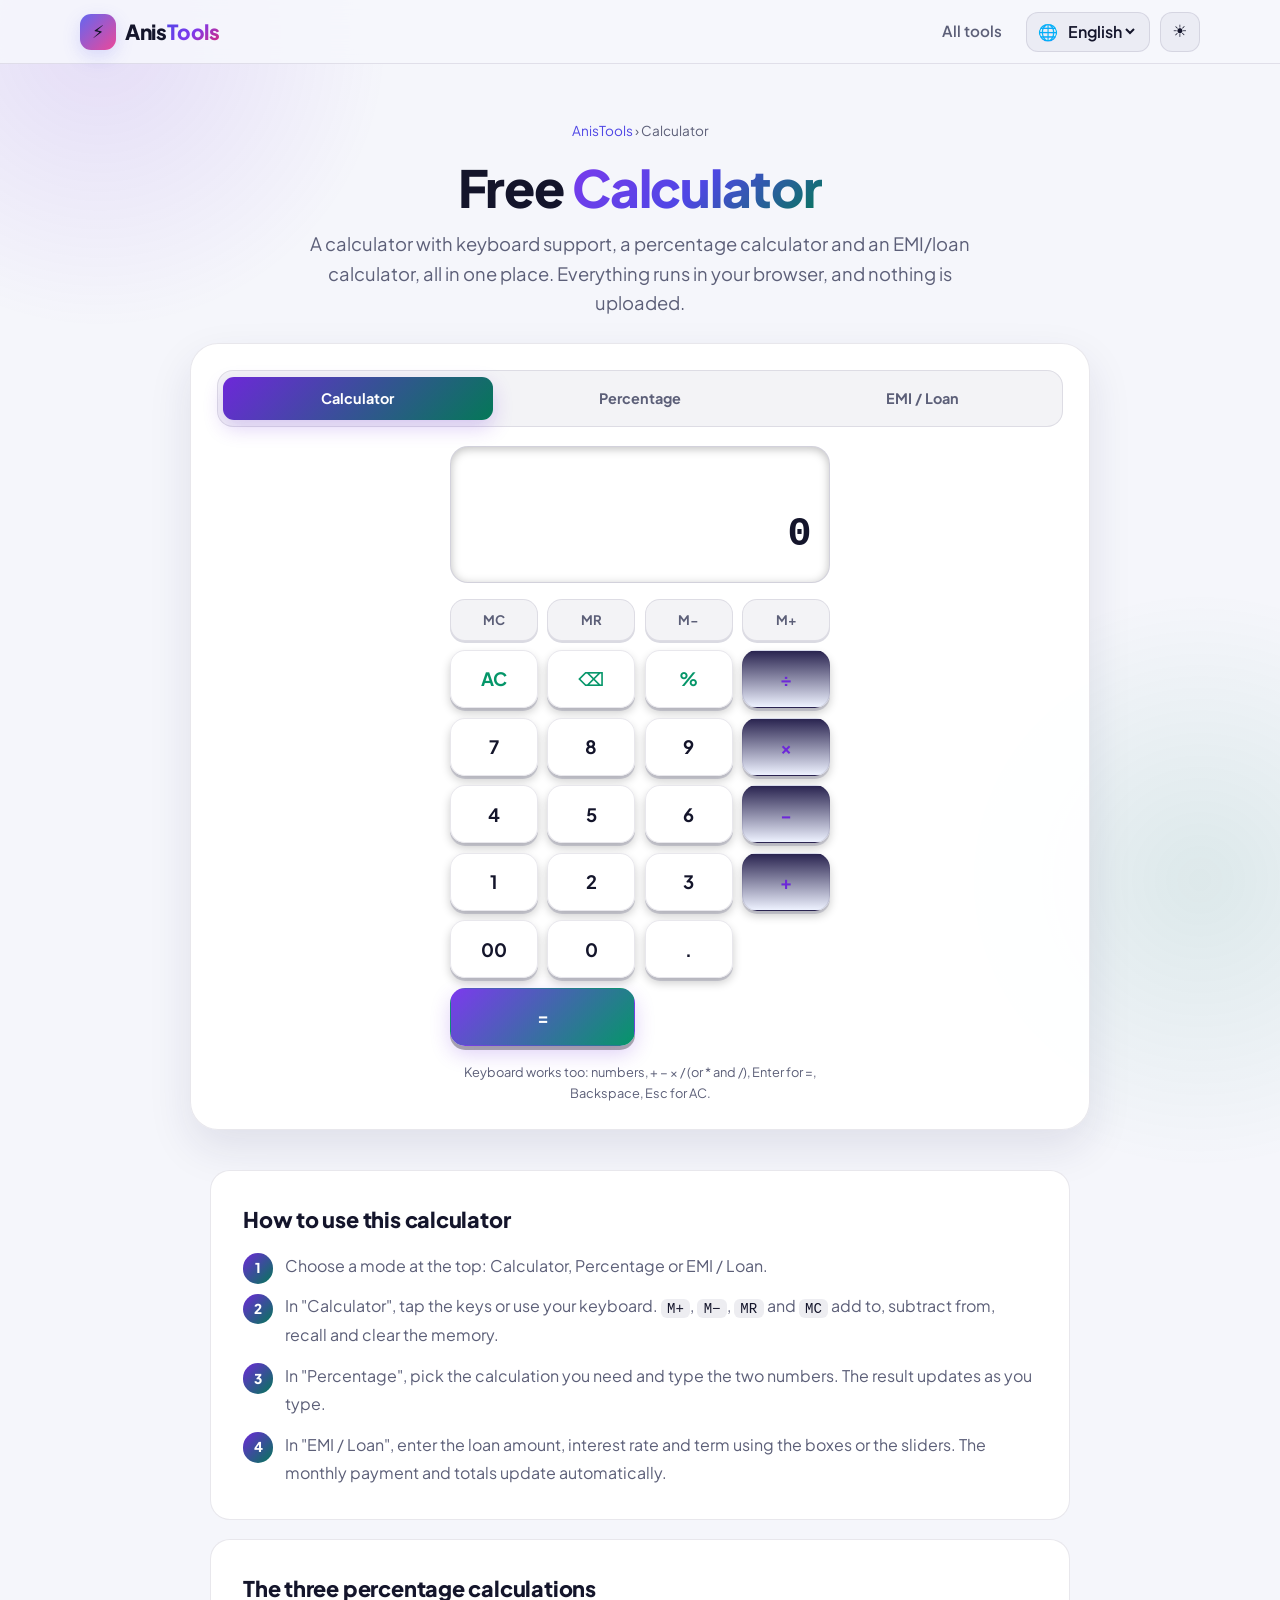
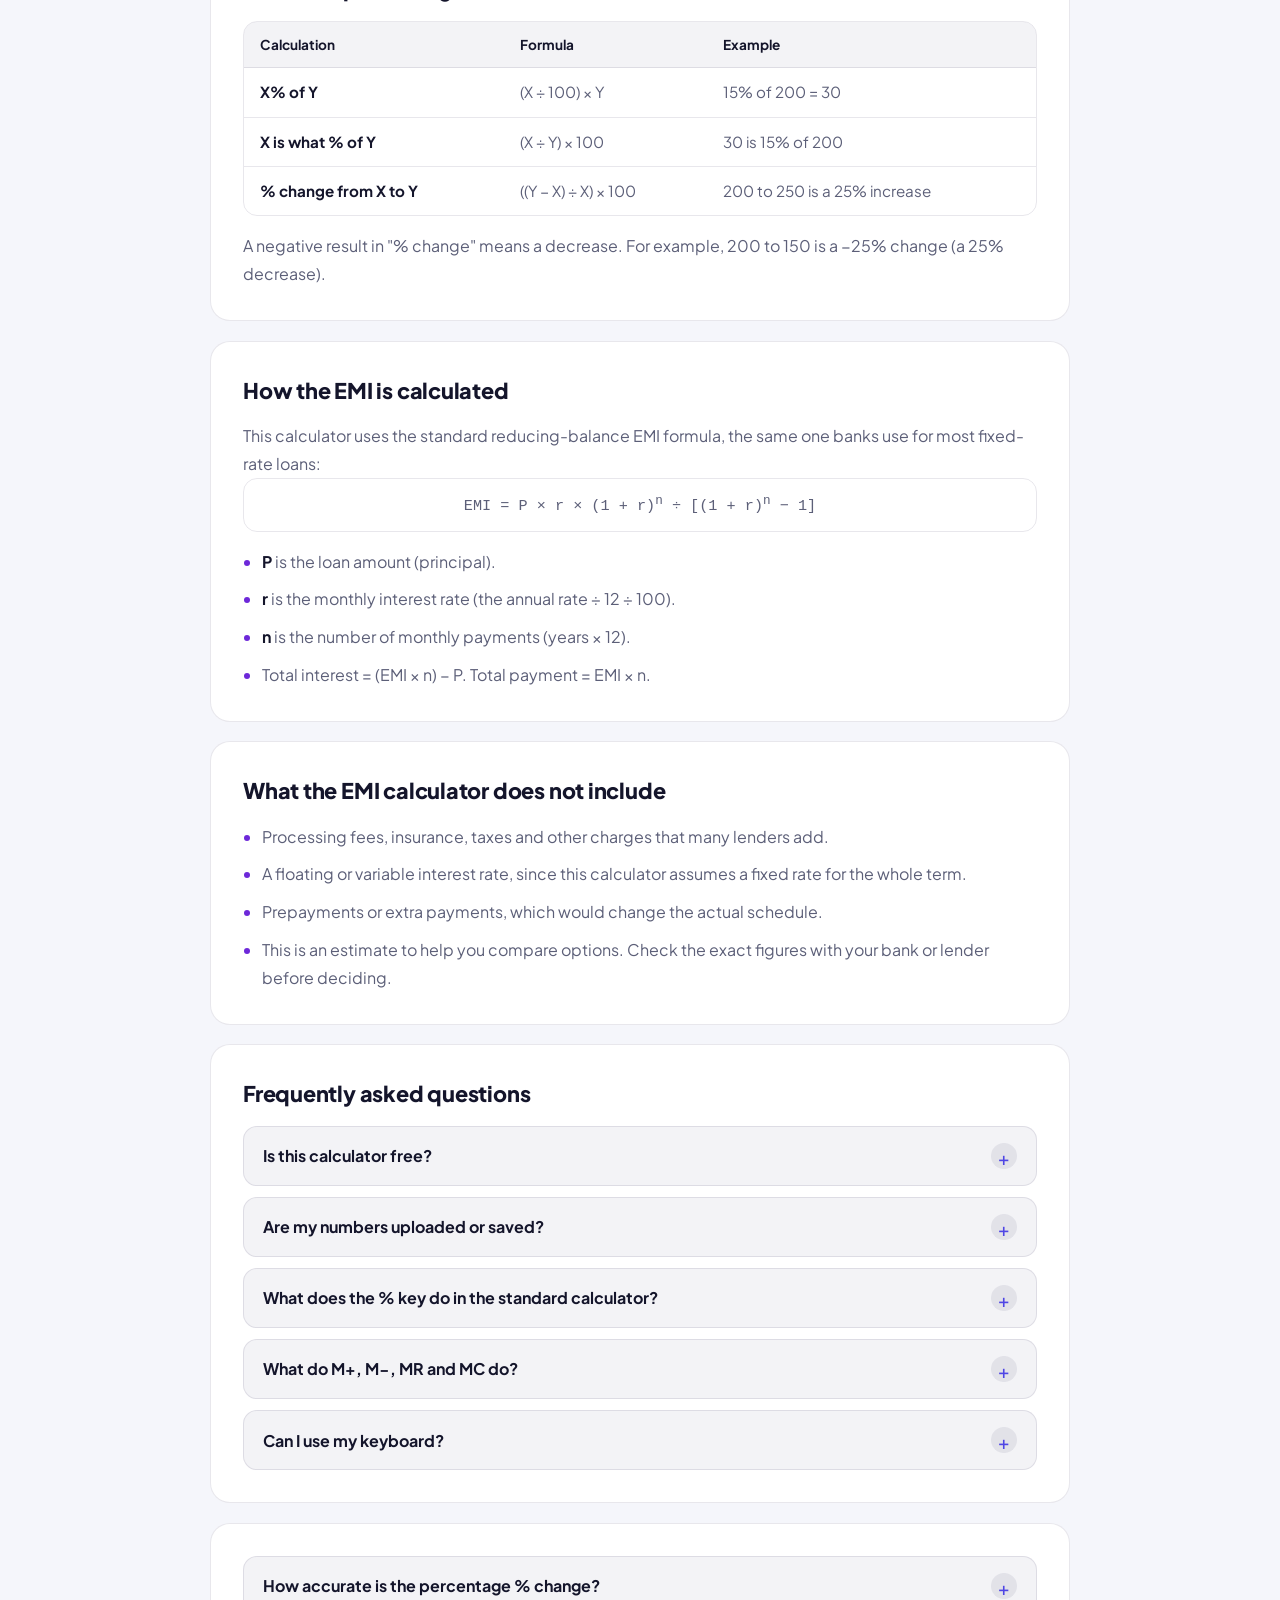
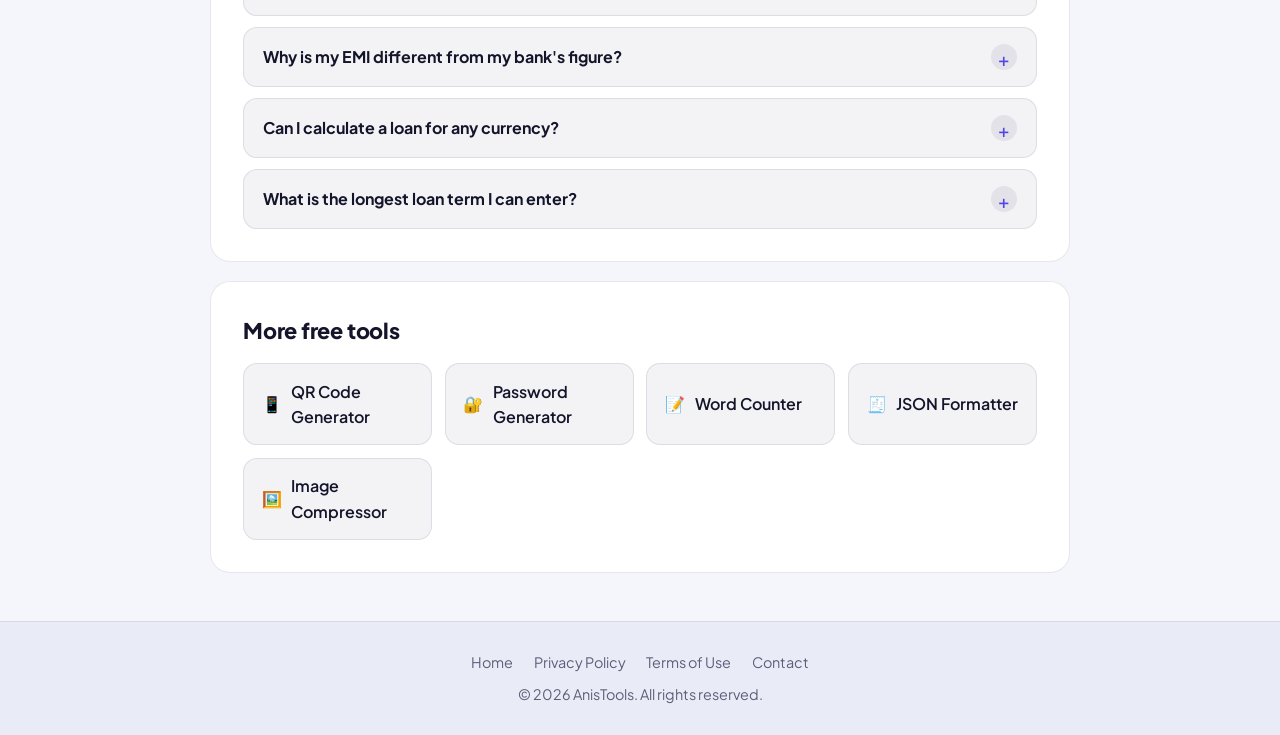
==== commit eec06383: "Update calculator.html" ====
--- a/calculator.html
+++ b/calculator.html
@@ -343,6 +343,227 @@
       *, *::before, *::after { animation: none !important; transition: none !important; }
     }
   </style>
+</head>
+<body>
+  <a class="skip-link" href="#tool">Skip to tool</a>
+  <div class="bg-glow bg-glow-1" aria-hidden="true"></div>
+  <div class="bg-glow bg-glow-2" aria-hidden="true"></div>
+
+  <header class="site-header">
+    <div class="container header-inner">
+      <a class="brand" href="./" aria-label="AnisTools home">
+        <span class="brand-mark" aria-hidden="true">⚡</span>
+        <span class="brand-name">Anis<span class="grad">Tools</span></span>
+      </a>
+      <div class="header-actions">
+        <a class="nav-link" href="./#tools"><span data-lang-block="en">All tools</span><span data-lang-block="bn">সব টুলস</span></a>
+        <label class="lang-switch">
+          <span aria-hidden="true">🌐</span>
+          <select id="langSelect" aria-label="Language">
+            <option value="en">English</option>
+            <option value="bn">বাংলা</option>
+          </select>
+        </label>
+        <button id="themeToggle" class="icon-btn" type="button" aria-label="Toggle theme">🌙</button>
+      </div>
+    </div>
+  </header>
+
+  <main id="main">
+
+    <section class="page-hero">
+      <div class="container">
+        <nav class="breadcrumb" aria-label="Breadcrumb">
+          <a href="./">AnisTools</a> ›
+          <span data-lang-block="en">Calculator</span><span data-lang-block="bn">ক্যালকুলেটর</span>
+        </nav>
+        <h1>
+          <span data-lang-block="en">Free <span class="grad-mint">Calculator</span></span>
+          <span data-lang-block="bn">ফ্রি <span class="grad-mint">ক্যালকুলেটর</span></span>
+        </h1>
+        <p class="lead">
+          <span data-lang-block="en">A calculator with keyboard support, a percentage calculator and an EMI/loan calculator, all in one place. Everything runs in your browser, and nothing is uploaded.</span>
+          <span data-lang-block="bn">কিবোর্ড সাপোর্টসহ ক্যালকুলেটর, শতাংশ ক্যালকুলেটর আর EMI/লোন ক্যালকুলেটর, সবকিছু একসাথে। সবকিছু আপনার ব্রাউজারেই চলে, কিছুই আপলোড হয় না।</span>
+        </p>
+      </div>
+    </section>
+
+    <!-- ============ TOOL ============ -->
+    <section class="container" id="tool" aria-label="Calculator">
+      <div class="tool-shell">
+
+        <div class="mode-tabs" role="tablist" aria-label="Calculator mode">
+          <button class="mode-btn active" type="button" role="tab" aria-selected="true" data-mode="standard">
+            <span data-lang-block="en">Calculator</span><span data-lang-block="bn">ক্যালকুলেটর</span>
+          </button>
+          <button class="mode-btn" type="button" role="tab" aria-selected="false" data-mode="percent">
+            <span data-lang-block="en">Percentage</span><span data-lang-block="bn">শতাংশ</span>
+          </button>
+          <button class="mode-btn" type="button" role="tab" aria-selected="false" data-mode="emi">
+            <span data-lang-block="en">EMI / Loan</span><span data-lang-block="bn">EMI / লোন</span>
+          </button>
+        </div>
+
+        <!-- ===== Standard calculator ===== -->
+        <div class="mode-panel active" id="panel-standard">
+          <div class="calc-wrap">
+            <div class="calc-screen">
+              <div class="calc-mem" id="calcMem"></div>
+              <div class="calc-expr" id="calcExpr"></div>
+              <div class="calc-main" id="calcMain">0</div>
+            </div>
+            <div class="calc-pad" id="calcPad">
+              <button class="key mem" type="button" data-k="mc">MC</button>
+              <button class="key mem" type="button" data-k="mr">MR</button>
+              <button class="key mem" type="button" data-k="m-">M−</button>
+              <button class="key mem" type="button" data-k="m+">M+</button>
+
+              <button class="key fn" type="button" data-k="ac">AC</button>
+              <button class="key fn" type="button" data-k="del" aria-label="Delete">⌫</button>
+              <button class="key fn" type="button" data-k="pct">%</button>
+              <button class="key op" type="button" data-k="/" aria-label="Divide">÷</button>
+
+              <button class="key" type="button" data-k="7">7</button>
+              <button class="key" type="button" data-k="8">8</button>
+              <button class="key" type="button" data-k="9">9</button>
+              <button class="key op" type="button" data-k="*" aria-label="Multiply">×</button>
+
+              <button class="key" type="button" data-k="4">4</button>
+              <button class="key" type="button" data-k="5">5</button>
+              <button class="key" type="button" data-k="6">6</button>
+              <button class="key op" type="button" data-k="-" aria-label="Minus">−</button>
+
+              <button class="key" type="button" data-k="1">1</button>
+              <button class="key" type="button" data-k="2">2</button>
+              <button class="key" type="button" data-k="3">3</button>
+              <button class="key op" type="button" data-k="+" aria-label="Plus">+</button>
+
+              <button class="key" type="button" data-k="00">00</button>
+              <button class="key" type="button" data-k="0">0</button>
+              <button class="key" type="button" data-k=".">.</button>
+              <button class="key eq" type="button" data-k="=">=</button>
+            </div>
+            <p class="calc-hint">
+              <span data-lang-block="en">Keyboard works too: numbers, + − × / (or * and /), Enter for =, Backspace, Esc for AC.</span>
+              <span data-lang-block="bn">কিবোর্ডও চলে: সংখ্যা, + − × / (বা * ও /), = -এর জন্য Enter, Backspace, AC-এর জন্য Esc।</span>
+            </p>
+          </div>
+        </div>
+
+        <!-- ===== Percentage calculator ===== -->
+        <div class="mode-panel" id="panel-percent">
+          <div class="pc-card">
+            <div class="pc-tabs" role="tablist" aria-label="Percentage calculation type">
+              <button class="pc-tab active" type="button" data-pc="of">
+                <span data-lang-block="en">X% of Y</span><span data-lang-block="bn">Y-এর X%</span>
+              </button>
+              <button class="pc-tab" type="button" data-pc="isWhat">
+                <span data-lang-block="en">X is what % of Y</span><span data-lang-block="bn">X, Y-এর কত %</span>
+              </button>
+              <button class="pc-tab" type="button" data-pc="change">
+                <span data-lang-block="en">% change from X to Y</span><span data-lang-block="bn">X থেকে Y-এ % পরিবর্তন</span>
+              </button>
+            </div>
+
+            <!-- X% of Y -->
+            <div class="pc-panel" id="pc-of">
+              <div class="pc-row">
+                <label for="ofX"><span data-lang-block="en">Percentage (%)</span><span data-lang-block="bn">শতাংশ (%)</span></label>
+                <input class="pc-input" type="number" id="ofX" inputmode="decimal" value="15">
+              </div>
+              <div class="pc-row">
+                <label for="ofY"><span data-lang-block="en">Of this number</span><span data-lang-block="bn">এই সংখ্যার</span></label>
+                <input class="pc-input" type="number" id="ofY" inputmode="decimal" value="200">
+              </div>
+              <div class="pc-result" id="ofResult"></div>
+            </div>
+
+            <!-- X is what % of Y -->
+            <div class="pc-panel" id="pc-isWhat" hidden>
+              <div class="pc-row">
+                <label for="iwX"><span data-lang-block="en">This number</span><span data-lang-block="bn">এই সংখ্যা</span></label>
+                <input class="pc-input" type="number" id="iwX" inputmode="decimal" value="30">
+              </div>
+              <div class="pc-row">
+                <label for="iwY"><span data-lang-block="en">Is what % of this number</span><span data-lang-block="bn">এই সংখ্যার কত %</span></label>
+                <input class="pc-input" type="number" id="iwY" inputmode="decimal" value="200">
+              </div>
+              <div class="pc-result" id="iwResult"></div>
+            </div>
+
+            <!-- % change -->
+            <div class="pc-panel" id="pc-change" hidden>
+              <div class="pc-row">
+                <label for="chX"><span data-lang-block="en">From (original value)</span><span data-lang-block="bn">থেকে (আসল মান)</span></label>
+                <input class="pc-input" type="number" id="chX" inputmode="decimal" value="200">
+              </div>
+              <div class="pc-row">
+                <label for="chY"><span data-lang-block="en">To (new value)</span><span data-lang-block="bn">এ (নতুন মান)</span></label>
+                <input class="pc-input" type="number" id="chY" inputmode="decimal" value="250">
+              </div>
+              <div class="pc-result" id="chResult"></div>
+            </div>
+          </div>
+        </div>
+
+        <!-- ===== EMI / loan calculator ===== -->
+        <div class="mode-panel" id="panel-emi">
+          <div class="pc-card">
+            <div class="emi-grid">
+              <div class="emi-field">
+                <label for="emiPrincipal">
+                  <span><span data-lang-block="en">Loan amount</span><span data-lang-block="bn">লোনের পরিমাণ</span></span>
+                  <output id="emiPrincipalOut" for="emiPrincipal"></output>
+                </label>
+                <input type="number" id="emiPrincipal" min="1000" max="100000000" step="1000" value="500000" inputmode="decimal">
+                <input type="range" id="emiPrincipalR" min="10000" max="10000000" step="10000" value="500000">
+              </div>
+              <div class="emi-field">
+                <label for="emiRate">
+                  <span><span data-lang-block="en">Annual interest rate</span><span data-lang-block="bn">বার্ষিক সুদের হার</span></span>
+                  <output id="emiRateOut" for="emiRate"></output>
+                </label>
+                <input type="number" id="emiRate" min="0" max="40" step="0.05" value="9.5" inputmode="decimal">
+                <input type="range" id="emiRateR" min="0" max="30" step="0.1" value="9.5">
+              </div>
+              <div class="emi-field">
+                <label for="emiYears">
+                  <span><span data-lang-block="en">Loan term (years)</span><span data-lang-block="bn">লোনের মেয়াদ (বছর)</span></span>
+                  <output id="emiYearsOut" for="emiYears"></output>
+                </label>
+                <input type="number" id="emiYears" min="1" max="40" step="1" value="5" inputmode="numeric">
+                <input type="range" id="emiYearsR" min="1" max="30" step="1" value="5">
+              </div>
+            </div>
+
+            <div class="emi-summary">
+              <div class="emi-stat hi">
+                <span class="emi-num big" id="emiMonthly">–</span>
+                <span class="emi-label"><span data-lang-block="en">Monthly EMI</span><span data-lang-block="bn">মাসিক EMI</span></span>
+              </div>
+              <div class="emi-stat">
+                <span class="emi-num" id="emiInterest">–</span>
+                <span class="emi-label"><span data-lang-block="en">Total interest</span><span data-lang-block="bn">মোট সুদ</span></span>
+              </div>
+              <div class="emi-stat">
+                <span class="emi-num" id="emiTotal">–</span>
+                <span class="emi-label"><span data-lang-block="en">Total payment</span><span data-lang-block="bn">মোট পরিশোধ</span></span>
+              </div>
+            </div>
+
+            <div class="emi-bar-wrap" aria-hidden="true">
+              <div class="emi-bar-p" id="emiBarP" style="width: 50%;"></div>
+              <div class="emi-bar-i" id="emiBarI" style="width: 50%;"></div>
+            </div>
+            <div class="emi-legend">
+              <span><span class="dot p"></span><span data-lang-block="en">Principal</span><span data-lang-block="bn">মূলধন</span></span>
+              <span><span class="dot i"></span><span data-lang-block="en">Interest</span><span data-lang-block="bn">সুদ</span></span>
+            </div>
+          </div>
+        </div>
+
+      </div>
+    </section>
 <!-- ============ GUIDE ============ -->
     <article class="container container-narrow content">
 
